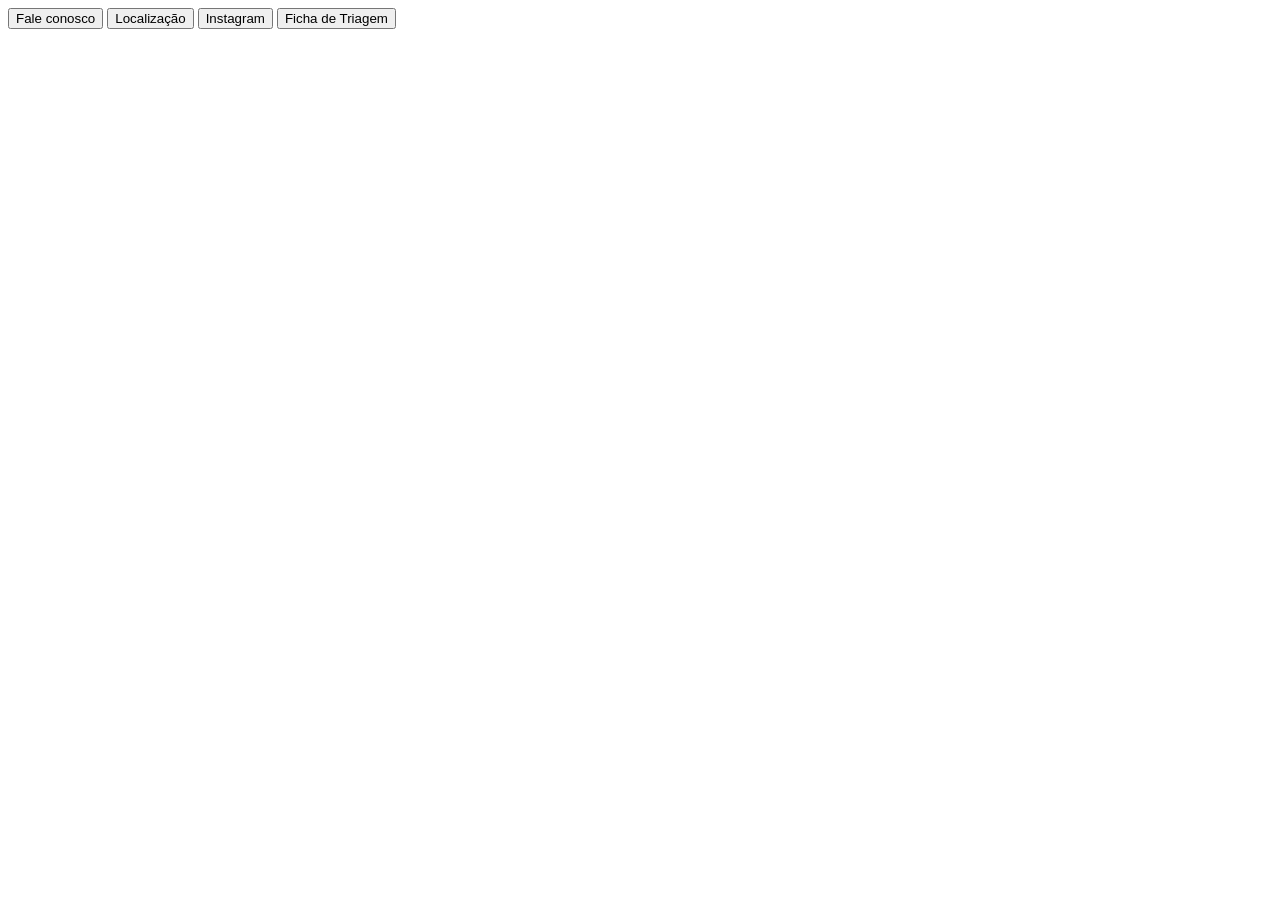
==== index.html @ 8d655920 "Update index.html" ====
<!DOCTYPE html>
<html lang="en">
<head>
    <meta charset="UTF-8">
    <meta name="viewport" content="width=device-width, initial-scale=1.0">
    <title>Humanizar-te</title>
    <link rel="stylesheet" href="src/css/site.css">
</head>
<body>
    <div id="t-info">
        <div id="t-logo"></div>
        <div id="t-dados">
            <div id="t-btn-dados">
                <button onclick="window.location.href='https://wa.me/556235490741'">Fale conosco</button>
                <button onclick="window.location.href = 'https://maps.app.goo.gl/o8XJEjV6oaygkdhx8'">Localização</button>
                <button onclick="window.location.href='https://www.instagram.com/clinicahumanizarte'">Instagram</button>
                <button onclick="window.location.href = 'https://forms.gle/cNonLJ5gQ65coe2d7'">Ficha de Triagem</button>
            </div> 
        </div>
    </div>
</body>
</html>
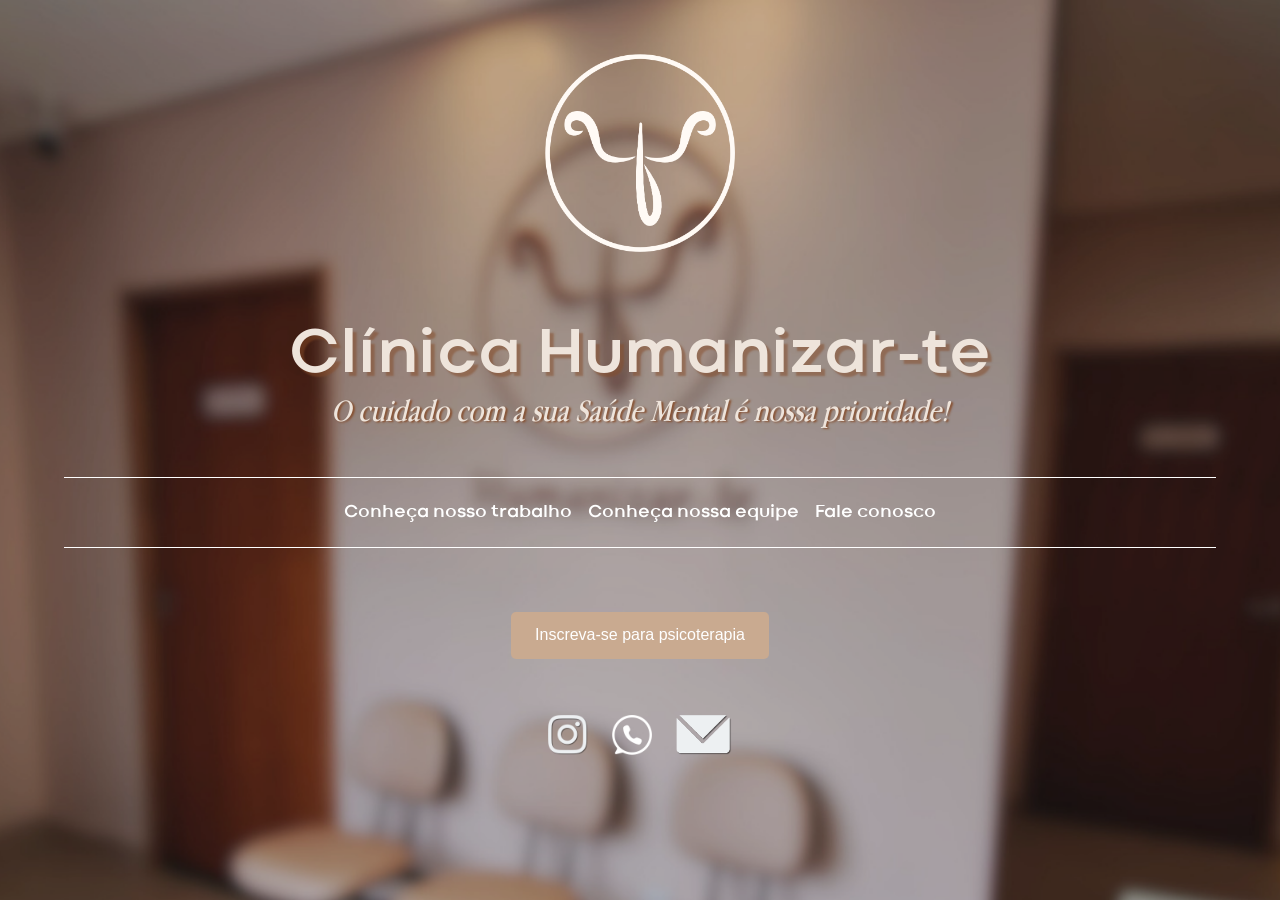
==== commit ed02513f: "new site humanizar te" ====
--- a/index.html
+++ b/index.html
@@ -1,22 +1,40 @@
-<!DOCTYPE html>
-<html lang="en">
-<head>
-    <meta charset="UTF-8">
-    <meta name="viewport" content="width=device-width, initial-scale=1.0">
-    <title>Humanizar-te</title>
-    <link rel="stylesheet" href="src/css/site.css">
-</head>
-<body>
-    <div id="t-info">
-        <div id="t-logo"></div>
-        <div id="t-dados">
-            <div id="t-btn-dados">
-                <button onclick="window.location.href='https://wa.me/556235490741'">Fale conosco</button>
-                <button onclick="window.location.href = 'https://maps.app.goo.gl/o8XJEjV6oaygkdhx8'">Localização</button>
-                <button onclick="window.location.href='https://www.instagram.com/clinicahumanizarte'">Instagram</button>
-                <button onclick="window.location.href = 'https://forms.gle/cNonLJ5gQ65coe2d7'">Ficha de Triagem</button>
-            </div> 
-        </div>
-    </div>
-</body>
-</html>
+<!DOCTYPE html>
+<html lang="en">
+
+<head>
+    <meta charset="UTF-8">
+    <meta name="viewport" content="width=device-width, initial-scale=1.0">
+    <title>Humanizar-te</title>
+    <link rel="stylesheet" href="src/css/site.css"> <!-- Importa o arquivo CSS --> 
+</head> 
+<body>
+    <div class="h-100vh" id="session-001">
+        <div id="logo">
+            <img src="src/img/002.webp">
+        </div>
+        <div id="nome-empresa">
+            <div class="OYPEnA">
+                Clínica Humanizar-te
+            </div>
+            <div class="OYPEnB">
+                O cuidado com a sua Saúde Mental é nossa prioridade!
+            </div>
+        </div>
+        <div id="menu">
+            <a href="#">Conheça nosso trabalho</a>
+            <a href="#">Conheça nossa equipe</a>
+            <a href="#">Fale conosco</a>
+        </div>
+        <div id="cadastro">
+            <button>Inscreva-se para psicoterapia</button>
+        </div>
+        <div id="contatos-menu">
+            <a href="#"><img src="src/img/icon/instagram.webp" alt=""></a>
+            <a href="#"><img src="src/img/icon/whatsapp.webp"> </a>
+            <a href="#"><img src="src/img/icon/email.webp" alt=""></a> 
+        </div>
+    </div>
+
+    </div>
+</body> 
+</html>
--- a/src/css/site.css
+++ b/src/css/site.css
@@ -0,0 +1,210 @@
+/* Reset básico */
+* {
+    margin: 0;
+    padding: 0;
+    box-sizing: border-box;
+  }
+  
+  /* Fontes personalizadas */
+  @font-face {
+    font-family: 'Codec';
+    src: url('../fonts/Codec/Codec-Cold-Bold-trial.ttf') format('truetype'),
+         url('../fonts/Codec/Codec-Cold-Heavy-trial.ttf') format('truetype');
+    font-weight: normal;
+    font-style: normal;
+  }
+  
+  @font-face {
+    font-family: 'Garamond';
+    src: url('../fonts/Garamond/AppleGaramond.ttf') format('truetype');
+    font-weight: normal;
+    font-style: normal;
+  }
+  
+  body {
+    font-family: 'Codec', sans-serif;
+    width: 100%;
+    overflow-x: hidden;
+  }
+  
+  /* Altura total da viewport */
+  .h-100vh {
+    height: 100vh;
+    width: 100vw;
+    background-color: red;
+  }
+  
+  /* Seção com imagem de fundo */
+  #session-001 {
+    background-image: url('../img/001.webp');
+    background-size: cover;
+    background-position: center;
+    background-repeat: no-repeat;
+  }
+  
+  /* Logo centralizado */
+  #logo {
+    height: 15vh;
+    display: flex;
+    justify-content: center;
+    align-items: center;
+    padding-top: 5%;
+  }
+  
+  #logo img {
+    max-height: 100%;
+    max-width: 90%;
+    height: auto;
+  }
+  
+  /* Nome da empresa */
+  #nome-empresa {
+    display: flex;
+    flex-direction: column;
+    align-items: center;
+    color: rgb(238, 228, 219);
+    text-align: center;
+    padding: 1em;
+  }
+  
+  .OYPEnA {
+    font-size: clamp(24px, 6vw, 64px);
+    font-weight: 700;
+    text-shadow: 4px 4px 2px rgba(133, 73, 38, 0.5);
+  }
+  
+  .OYPEnB {
+    font-size: clamp(16px, 2.5vw, 32px);
+    font-weight: 400;
+    font-style: italic;
+    font-family: 'Garamond', sans-serif;
+    text-shadow: 2px 1px 2px rgba(133, 73, 38, 0.9);
+  }
+  
+  /* Menu de navegação */
+  #menu {
+    border-top: 1px solid white;
+    border-bottom: 1px solid white;
+    padding: 1.5em 1em;
+    margin: 2em auto;
+    display: flex;
+    flex-wrap: wrap;
+    justify-content: center;
+    gap: 1em;
+    text-align: center;
+    max-width: 90%;
+  }
+  
+  #menu a {
+    color: white;
+    text-decoration: none;
+    font-size: 1.1em;
+  }
+  
+  /* Seção de cadastro/botão */
+  #cadastro {
+    display: flex;
+    justify-content: center;
+    padding: 2em 1em;
+  }
+  
+  button {
+    padding: 0.9em 1.5em;
+    color: white;
+    border: none;
+    border-radius: 5px;
+    background: #c9aa90;
+    font-size: 1em;
+  }
+  
+  button:hover {
+    cursor: pointer;
+    background: #b59d8a;
+  }
+  
+  /* Rodapé / Contatos */
+  #contatos-menu {
+    display: flex;
+    justify-content: center;
+    align-items: center;
+    gap: 1.5em;
+    padding: 1.5em;
+    flex-wrap: wrap;
+    min-height: 8vh;
+  }
+  
+  #contatos-menu a {
+    text-align: center;
+  }
+  
+  #contatos-menu img {
+    height: 40px;
+    width: auto;
+  }
+  
+  /* Responsividade extra para telas muito pequenas */
+  @media (max-width: 576px) {
+    #logo {
+      height: 12vh;
+      padding-top: 3%;
+    }
+  
+    #menu {
+      flex-direction: column;
+      margin: 1em;
+      gap: 0.8em;
+    }
+  
+    .OYPEnA {
+      font-size: clamp(20px, 8vw, 48px);
+    }
+  
+    .OYPEnB {
+      font-size: clamp(14px, 4vw, 24px);
+    }
+  
+    button {
+      width: 100%;
+      max-width: 300px;
+    }
+  }
+
+
+  /* Telas Menor que*/
+  @media (max-width: 600px) {
+    #logo {
+       height: 30vh;
+       padding: 8vh;
+    }
+  }
+
+
+  /* Telas Maior que*/
+@media (min-width: 600px) {
+    #logo {
+        height: 34vh; 
+        padding: 10vh;
+    }
+  }
+
+ 
+@media (min-width: 800px) {
+    #logo {
+        height: 34vh; 
+        padding: 8vh;
+    }
+  }
+
+  @media (min-width: 1200px) {
+    #logo {
+        height: 34vh; 
+        padding: 6vh;
+    }
+  }
+
+  @media (min-width: 1500px) {
+    #logo {
+        height: 34vh; 
+        padding: 2vh;
+    }
+  }
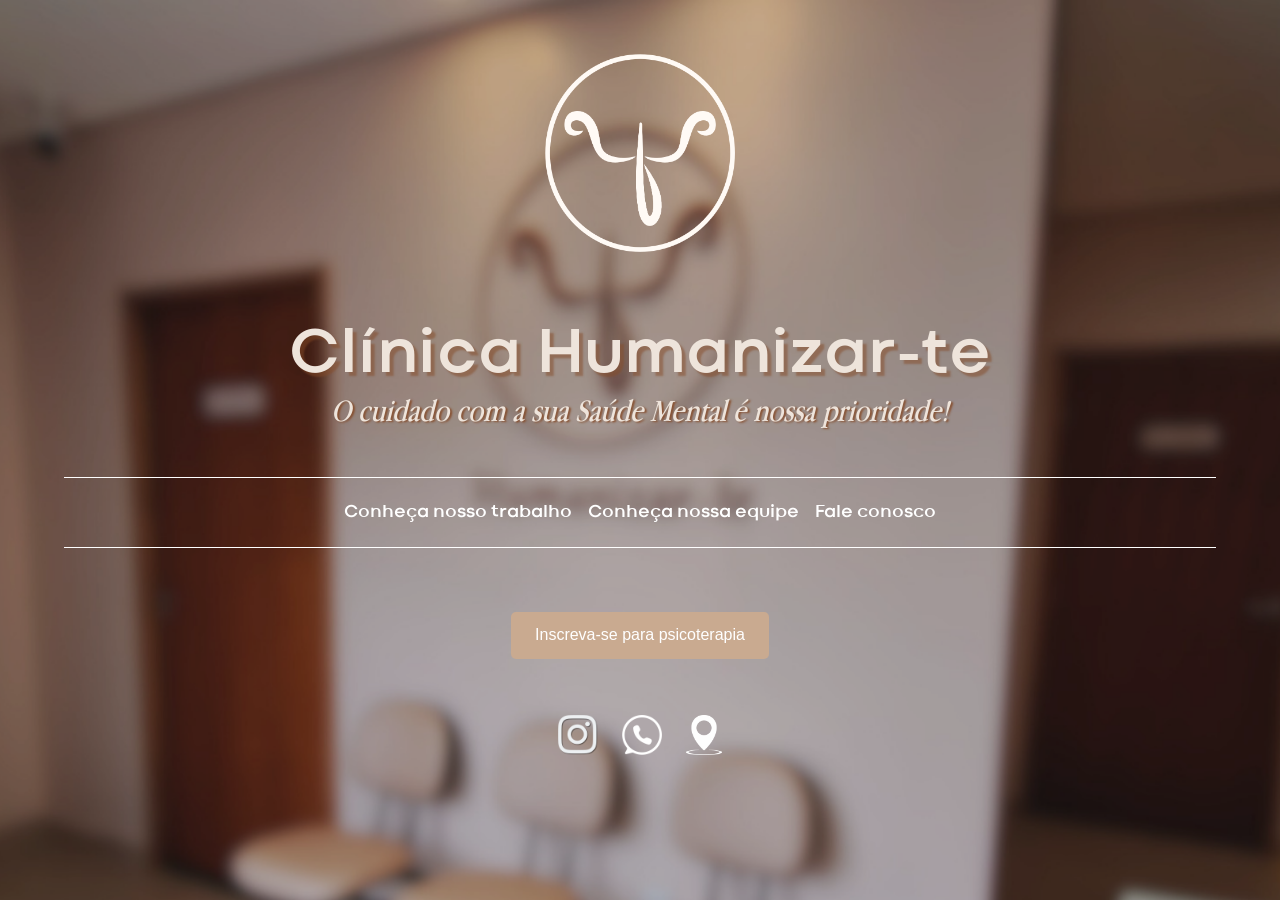
==== commit 919d6340: "add links e logos" ====
--- a/index.html
+++ b/index.html
@@ -6,6 +6,8 @@
     <meta name="viewport" content="width=device-width, initial-scale=1.0">
     <title>Humanizar-te</title>
     <link rel="stylesheet" href="src/css/site.css"> <!-- Importa o arquivo CSS --> 
+    <link rel="icon" type="image/png" href="src/img/icon/icon-logo-002.png">
+
 </head> 
 <body>
     <div class="h-100vh" id="session-001">
@@ -21,20 +23,20 @@
             </div>
         </div>
         <div id="menu">
-            <a href="#">Conheça nosso trabalho</a>
-            <a href="#">Conheça nossa equipe</a>
-            <a href="#">Fale conosco</a>
+            <a href="#" onclick="window.open('https://www.instagram.com/clinicahumanizarte', '_blank')">Conheça nosso trabalho</a>
+            <a href="#" onclick="window.open('https://www.instagram.com/clinicahumanizarte', '_blank')">Conheça nossa equipe</a>
+            <a href="#" onclick="window.open('https://wa.me/556235490741', '_blank')">Fale conosco</a>
         </div>
         <div id="cadastro">
-            <button>Inscreva-se para psicoterapia</button>
+            <button onclick="window.open('https://forms.gle/cNonLJ5gQ65coe2d7', '_blank')">Inscreva-se para psicoterapia</button>
         </div>
         <div id="contatos-menu">
-            <a href="#"><img src="src/img/icon/instagram.webp" alt=""></a>
-            <a href="#"><img src="src/img/icon/whatsapp.webp"> </a>
-            <a href="#"><img src="src/img/icon/email.webp" alt=""></a> 
+            <a href="#" onclick="window.open('https://www.instagram.com/clinicahumanizarte', '_blank')"><img src="src/img/icon/instagram.webp" alt=""></a>
+            <a href="#" onclick="window.open('https://wa.me/556235490741', '_blank')"><img src="src/img/icon/whatsapp.webp"> </a>
+            <a href="#" onclick="window.open('https://maps.app.goo.gl/o8XJEjV6oaygkdhx8', '_blank')"><img src="src/img/icon/icon-localization.png" alt=""></a> 
         </div>
     </div>
 
     </div>
 </body> 
-</html>+</html> 
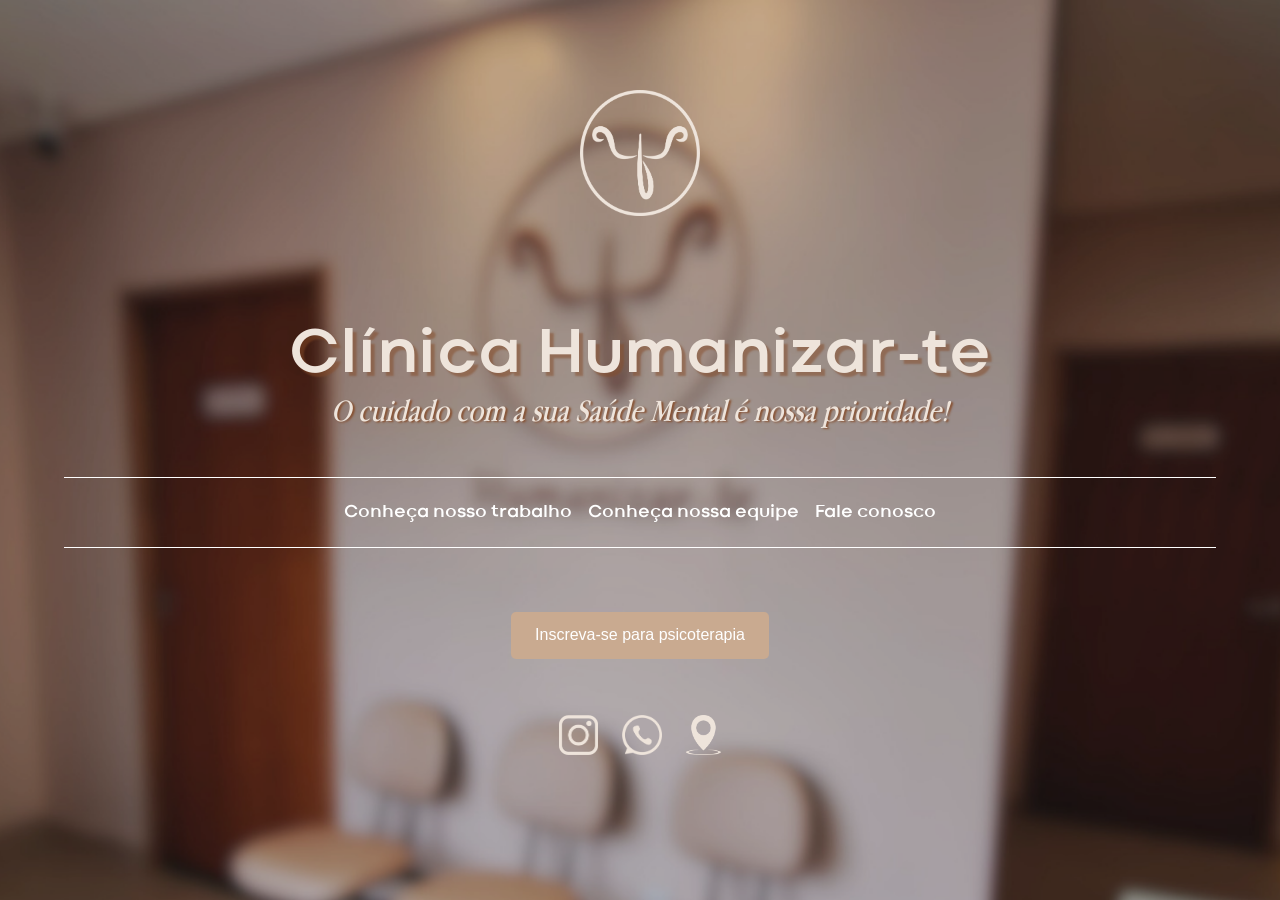
==== commit 1f06c934: "color logo humanizarte" ====
--- a/index.html
+++ b/index.html
@@ -6,13 +6,13 @@
     <meta name="viewport" content="width=device-width, initial-scale=1.0">
     <title>Humanizar-te</title>
     <link rel="stylesheet" href="src/css/site.css"> <!-- Importa o arquivo CSS --> 
-    <link rel="icon" type="image/png" href="src/img/icon/icon-logo-002.png">
+    <link rel="icon" type="image/png" href="src/img/icon/icon-logo-oficial.png">
 
 </head> 
 <body>
     <div class="h-100vh" id="session-001">
         <div id="logo">
-            <img src="src/img/002.webp">
+            <img src="src/img/logo/logo-clinica-humanizarte.png">
         </div>
         <div id="nome-empresa">
             <div class="OYPEnA">
@@ -23,17 +23,17 @@
             </div>
         </div>
         <div id="menu">
-            <a href="#" onclick="window.open('https://www.instagram.com/clinicahumanizarte', '_blank')">Conheça nosso trabalho</a>
-            <a href="#" onclick="window.open('https://www.instagram.com/clinicahumanizarte', '_blank')">Conheça nossa equipe</a>
-            <a href="#" onclick="window.open('https://wa.me/556235490741', '_blank')">Fale conosco</a>
+            <a href="" onclick="window.open('https://www.instagram.com/clinicahumanizarte', '_blank')">Conheça nosso trabalho</a>
+            <a href="" onclick="window.open('https://www.instagram.com/clinicahumanizarte', '_blank')">Conheça nossa equipe</a>
+            <a href="" onclick="window.open('https://wa.me/556235490741', '_blank')">Fale conosco</a>
         </div>
         <div id="cadastro">
             <button onclick="window.open('https://forms.gle/cNonLJ5gQ65coe2d7', '_blank')">Inscreva-se para psicoterapia</button>
         </div>
         <div id="contatos-menu">
-            <a href="#" onclick="window.open('https://www.instagram.com/clinicahumanizarte', '_blank')"><img src="src/img/icon/instagram.webp" alt=""></a>
-            <a href="#" onclick="window.open('https://wa.me/556235490741', '_blank')"><img src="src/img/icon/whatsapp.webp"> </a>
-            <a href="#" onclick="window.open('https://maps.app.goo.gl/o8XJEjV6oaygkdhx8', '_blank')"><img src="src/img/icon/icon-localization.png" alt=""></a> 
+            <a href="" onclick="window.open('https://www.instagram.com/clinicahumanizarte', '_blank')"><img src="src/img/icon/icon-instagram.png" alt=""></a>
+            <a href="" onclick="window.open('https://wa.me/556235490741', '_blank')"><img src="src/img/icon/icon-whatsapp.png"> </a>
+            <a href="" onclick="window.open('https://maps.app.goo.gl/pDvHrQtKC1xof7ae6', '_blank')"><img src="src/img/icon/icon-localization.png" alt=""></a> 
         </div>
     </div>
 
--- a/src/css/site.css
+++ b/src/css/site.css
@@ -31,12 +31,12 @@
   .h-100vh {
     height: 100vh;
     width: 100vw;
-    background-color: red;
+    background-color: rgba(110, 69, 69, 0.644);
   }
   
   /* Seção com imagem de fundo */
   #session-001 {
-    background-image: url('../img/001.webp');
+    background-image: url('../img/background/home.webp');
     background-size: cover;
     background-position: center;
     background-repeat: no-repeat;
@@ -191,20 +191,28 @@
 @media (min-width: 800px) {
     #logo {
         height: 34vh; 
-        padding: 8vh;
+        padding: 10vh;
     }
   }
 
   @media (min-width: 1200px) {
     #logo {
         height: 34vh; 
-        padding: 6vh;
+        padding: 10vh;
     }
   }
 
   @media (min-width: 1500px) {
     #logo {
         height: 34vh; 
-        padding: 2vh;
-    }
-  }+        padding: 10vh;
+    }
+  }
+
+/* Aplica scroll SOMENTE quando o celular estiver na horizontal (paisagem) */
+@media screen and (orientation: landscape) {
+  #session-001 {
+    max-height: 100vh;
+    overflow-y: auto; /* Scroll vertical */
+  }
+}
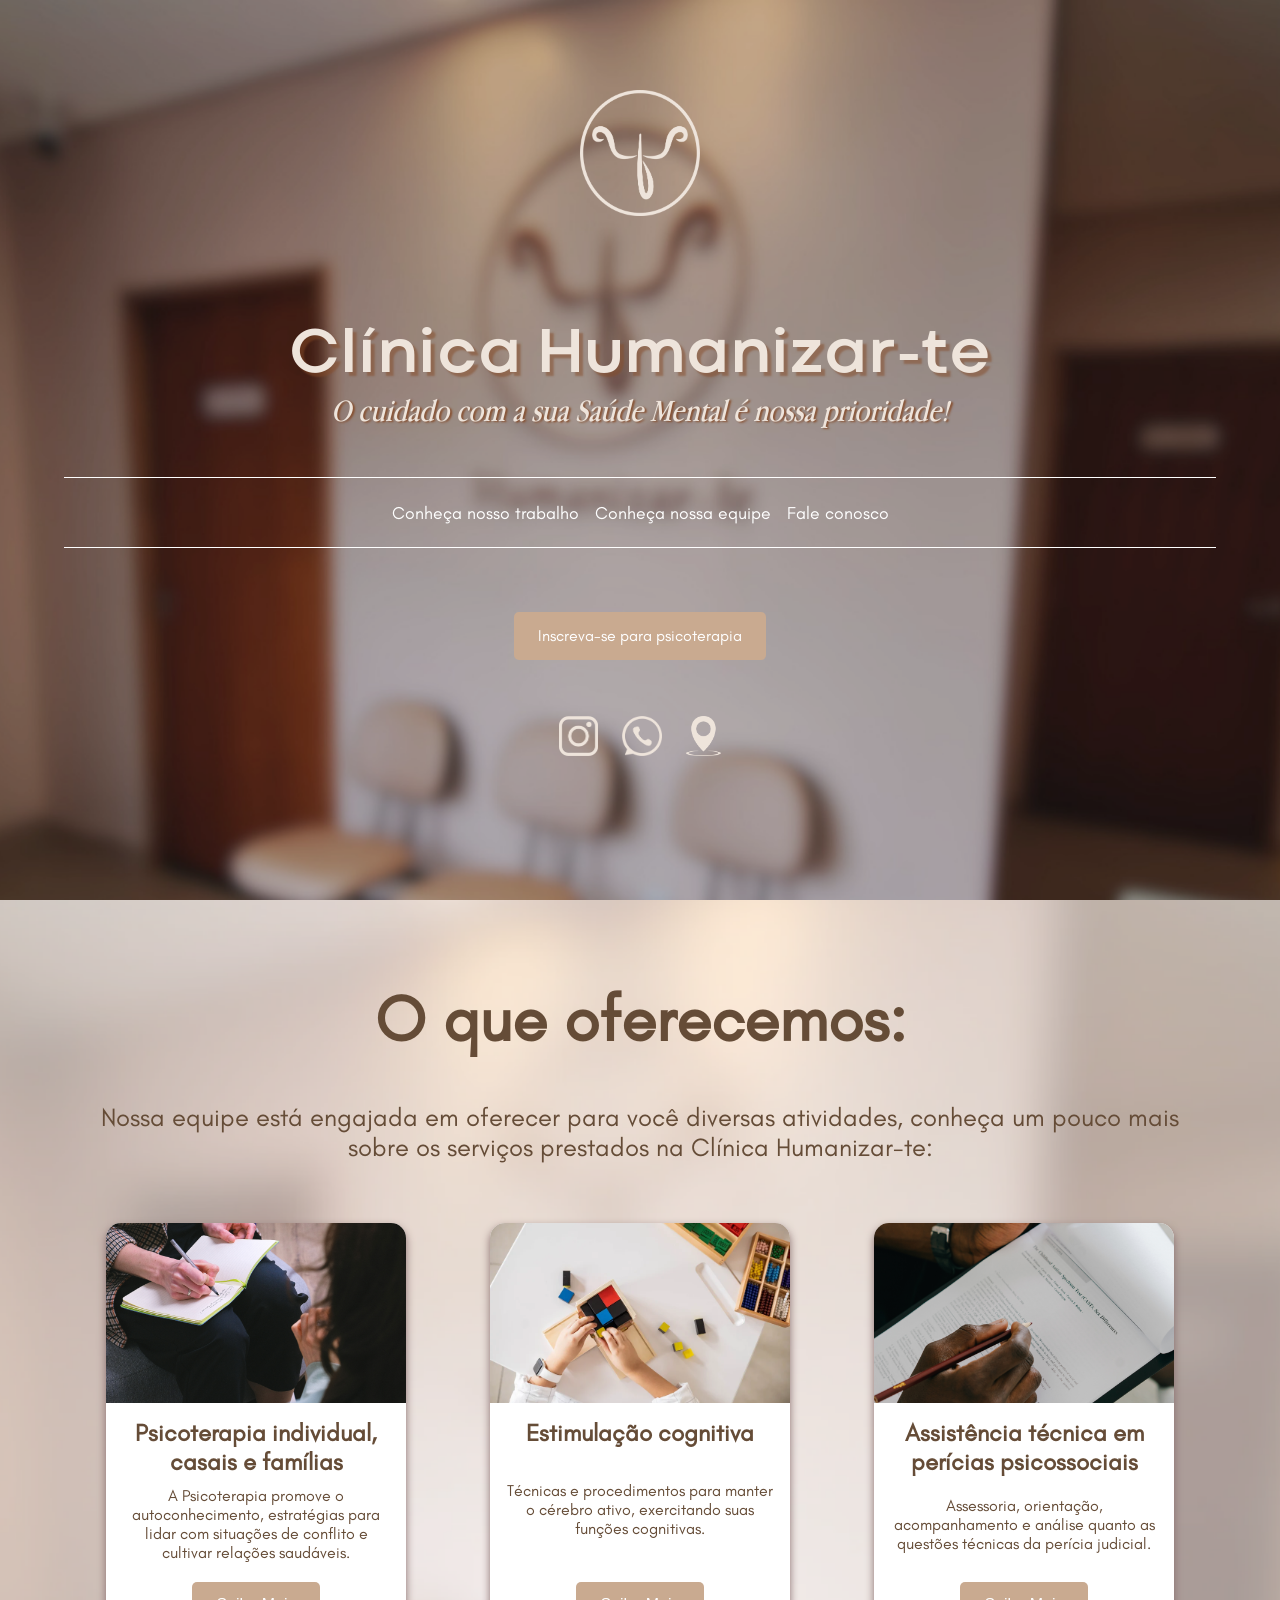
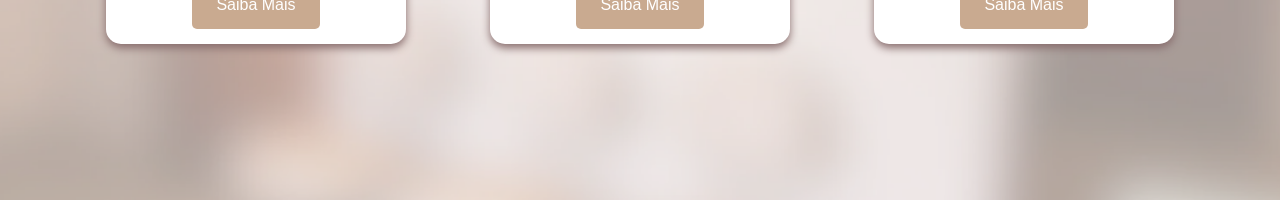
==== commit 7714af10: "O que oferecemos" ====
--- a/index.html
+++ b/index.html
@@ -5,12 +5,14 @@
     <meta charset="UTF-8">
     <meta name="viewport" content="width=device-width, initial-scale=1.0">
     <title>Humanizar-te</title>
-    <link rel="stylesheet" href="src/css/site.css"> <!-- Importa o arquivo CSS --> 
+    <link rel="stylesheet" href="src/css/site.css"> <!-- Importa o arquivo CSS -->
+    <link rel="stylesheet" href="src/css/cards.css"> <!-- Importa o arquivo CSS -->
     <link rel="icon" type="image/png" href="src/img/icon/icon-logo-oficial.png">
 
-</head> 
+</head>
+
 <body>
-    <div class="h-100vh" id="session-001">
+    <div class="h-100vh session-landscape" id="session-001">
         <div id="logo">
             <img src="src/img/logo/logo-clinica-humanizarte.png">
         </div>
@@ -23,20 +25,84 @@
             </div>
         </div>
         <div id="menu">
-            <a href="" onclick="window.open('https://www.instagram.com/clinicahumanizarte', '_blank')">Conheça nosso trabalho</a>
-            <a href="" onclick="window.open('https://www.instagram.com/clinicahumanizarte', '_blank')">Conheça nossa equipe</a>
-            <a href="" onclick="window.open('https://wa.me/556235490741', '_blank')">Fale conosco</a>
+            <!-- onclick="window.open('https://www.instagram.com/clinicahumanizarte', '_blank')" -->
+            <a class="glacial-text" href="#session-002">Conheça nosso trabalho</a>
+            <a class="glacial-text" href=""
+                onclick="window.open('https://wa.me/p/8929919140423241/556235490741', '_blank')">Conheça nossa
+                equipe</a>
+            <a class="glacial-text" href="" onclick="window.open('https://wa.me/556235490741', '_blank')">Fale
+                conosco</a>
         </div>
         <div id="cadastro">
-            <button onclick="window.open('https://forms.gle/cNonLJ5gQ65coe2d7', '_blank')">Inscreva-se para psicoterapia</button>
+            <button class="glacial-text"
+                onclick="window.open('https://forms.gle/cNonLJ5gQ65coe2d7', '_blank')">Inscreva-se para
+                psicoterapia</button>
         </div>
         <div id="contatos-menu">
-            <a href="" onclick="window.open('https://www.instagram.com/clinicahumanizarte', '_blank')"><img src="src/img/icon/icon-instagram.png" alt=""></a>
-            <a href="" onclick="window.open('https://wa.me/556235490741', '_blank')"><img src="src/img/icon/icon-whatsapp.png"> </a>
-            <a href="" onclick="window.open('https://maps.app.goo.gl/pDvHrQtKC1xof7ae6', '_blank')"><img src="src/img/icon/icon-localization.png" alt=""></a> 
+            <a href="" onclick="window.open('https://www.instagram.com/clinicahumanizarte', '_blank')"><img
+                    src="src/img/icon/icon-instagram.png" alt=""></a>
+            <a href="" onclick="window.open('https://wa.me/556235490741', '_blank')"><img
+                    src="src/img/icon/icon-whatsapp.png"> </a>
+            <a href="" onclick="window.open('https://maps.app.goo.gl/pDvHrQtKC1xof7ae6', '_blank')"><img
+                    src="src/img/icon/icon-localization.png" alt=""></a>
         </div>
     </div>
 
+    <!--Nova Session 001-->
+    <div class="h-100vh session-landscape" id="session-002">
+        <div id="nome-empresa">
+            <div class="glacial-text OYPEnA-002">
+                O que oferecemos:
+            </div>
+            <div class="OYPEnB-002">
+                Nossa equipe está engajada em oferecer para você diversas atividades, conheça um pouco mais sobre os
+                serviços prestados na Clínica Humanizar-te: </div>
+        </div>
+
+        <div class="cards">
+            <div class="card">
+                <img src="src/img/cards/ss-002-pt-001.png" alt="Imagem 1" />
+                <div class="card-content">
+                    <h2>Psicoterapia individual, casais e famílias</h2>
+                    <p>A Psicoterapia promove o autoconhecimento, estratégias para lidar com situações de conflito e
+                        cultivar relações saudáveis.</p>
+                    <button onclick="window.open('https://wa.me/p/9907706479275613/556235490741', '_blank')">Saiba
+                        Mais</button>
+                </div>
+            </div>
+
+            <div class="card">
+                <img src="src/img/cards/ss-002-pt-002.webp" alt="Imagem 2" />
+                <div class="card-content">
+                    <h2>Estimulação cognitiva</h2>
+                    <p>Técnicas e procedimentos para manter o cérebro ativo, exercitando suas funções cognitivas.</p>
+                    <button onclick="window.open('https://wa.me/p/8837145013042238/556235490741', '_blank')">Saiba
+                        Mais</button>
+                </div>
+            </div>
+
+            <div class="card">
+                <img src="src/img/cards/ss-002-pt-003.webp" alt="Imagem 3" />
+                <div class="card-content">
+                    <h2>Assistência técnica em perícias psicossociais</h2>
+                    <p>Assessoria, orientação, acompanhamento e análise quanto as questões técnicas da perícia judicial.
+                    </p>
+                    <button onclick="window.open('https://wa.me/p/8837145013042238/556235490741', '_blank')">Saiba
+                        Mais</button>
+                </div>
+            </div>
+        </div>
+
     </div>
-</body> 
-</html> +
+    <script>
+        function scrollToSection(e) {
+            e.preventDefault(); // impede o comportamento padrão
+            const target = document.querySelector(e.target.getAttribute('href'));
+            target.scrollIntoView({ behavior: 'smooth' });
+        }
+    </script>
+
+</body>
+
+</html>
--- a/src/css/site.css
+++ b/src/css/site.css
@@ -1,10 +1,17 @@
+:root{
+  --color-text : #654c37;
+}
+
+html {
+  scroll-behavior: smooth;
+}
+
 /* Reset básico */
 * {
     margin: 0;
     padding: 0;
     box-sizing: border-box;
   }
-  
   /* Fontes personalizadas */
   @font-face {
     font-family: 'Codec';
@@ -13,6 +20,13 @@
     font-weight: normal;
     font-style: normal;
   }
+
+  @font-face {
+    font-family: 'Poppins';
+    src: url('../fonts/Poppins/Poppins-Regular.ttf') format('truetype');
+    font-weight: normal;
+    font-style: normal;
+  }  
   
   @font-face {
     font-family: 'Garamond';
@@ -21,6 +35,13 @@
     font-style: normal;
   }
   
+  @font-face {
+    font-family: 'Glacial';
+    src:  url('../fonts/Glacial-Indifference/GlacialIndifference-Regular.otf') format('truetype') ;
+    font-weight: normal;
+    font-style: normal;
+  }  
+
   body {
     font-family: 'Codec', sans-serif;
     width: 100%;
@@ -142,6 +163,40 @@
     width: auto;
   }
   
+
+
+/* Seção com imagem de fundo */
+#session-002 {
+  background-image: url('../img/background/session-002.png');
+  background-size: cover;
+  background-position: center;
+  background-repeat: no-repeat;
+  padding: 5vw;
+}
+
+.OYPEnA-002 {
+  font-size: clamp(24px, 6vw, 64px);
+  font-weight: 700;
+  font-family: 'Glacial', sans-serif;
+  /* text-shadow: 4px 4px 2px rgba(133, 73, 38, 0.5); */
+  color: var(--color-text);
+}
+
+.OYPEnB-002 {
+  margin-top: 5vh;
+  font-size: clamp(16px, 2vw, 30px);
+  font-weight: 100;
+  /* font-style: italic; */
+  /* font-family: 'Garamond', sans-serif; */
+  /* font-family: 'Codec', sans-serif; */
+  font-family: 'Glacial', sans-serif;
+  /* text-shadow: 2px 1px 2px rgba(133, 73, 38, 0.9); */ 
+  color: var(--color-text);
+} 
+.glacial-text{
+  font-family: 'Glacial', sans-serif;
+}
+
   /* Responsividade extra para telas muito pequenas */
   @media (max-width: 576px) {
     #logo {
@@ -211,8 +266,8 @@
 
 /* Aplica scroll SOMENTE quando o celular estiver na horizontal (paisagem) */
 @media screen and (orientation: landscape) {
-  #session-001 {
+  .session-landscape {
     max-height: 100vh;
     overflow-y: auto; /* Scroll vertical */
-  }
+  } 
 }
--- a/src/css/cards.css
+++ b/src/css/cards.css
@@ -0,0 +1,79 @@
+  @font-face {
+      font-family: 'Glacial';
+      src: url('../fonts/Glacial-Indifference/GlacialIndifference-Regular.otf') format('truetype');
+      font-weight: normal;
+      font-style: normal;
+  }
+
+  .card {
+      background: white;
+      border-radius: 15px;
+      box-shadow: 0 4px 8px rgb(136, 109, 109);
+      width: 300px;
+      overflow: hidden;
+      display: flex;
+      flex-direction: column;
+      font-family: 'Glacial', sans-serif;
+      color: var(--color-text);
+  }
+
+  .card img {
+      width: 100%;
+      height: 180px;
+      object-fit: cover;
+  }
+
+  .card-content {
+      padding: 15px;
+      flex-grow: 1;
+  }
+
+  .card-content h2 {
+      margin: 0 0 10px;
+      font-size: 1.5rem;
+  }
+
+  .card-content p {
+      font-size: 1rem;
+      margin-bottom: 20px;
+  }
+
+  .card-content {
+      display: flex;
+      flex-direction: column;
+      justify-content: space-between;
+      align-items: center;
+  }
+
+  .cards {
+      display: flex;
+      justify-content: space-around;
+      text-align: center;
+      margin-top: 5vh;
+  }
+
+  /* RESPONSIVO PARA TELAS PEQUENAS */
+@media screen and (max-width: 768px) {
+    .cards {
+      flex-direction: column;
+      align-items: center;  
+    }
+  
+    .card { 
+      margin: 2vh;
+    }
+   
+  
+    .card-content h2 {
+      font-size: 1.2rem;
+    }
+  
+    .card-content p {
+      font-size: 0.95rem;
+    }
+
+    #session-002{
+        max-height: 100vh;  /* 50% da altura da tela */
+        overflow-y: auto;
+    }
+  }
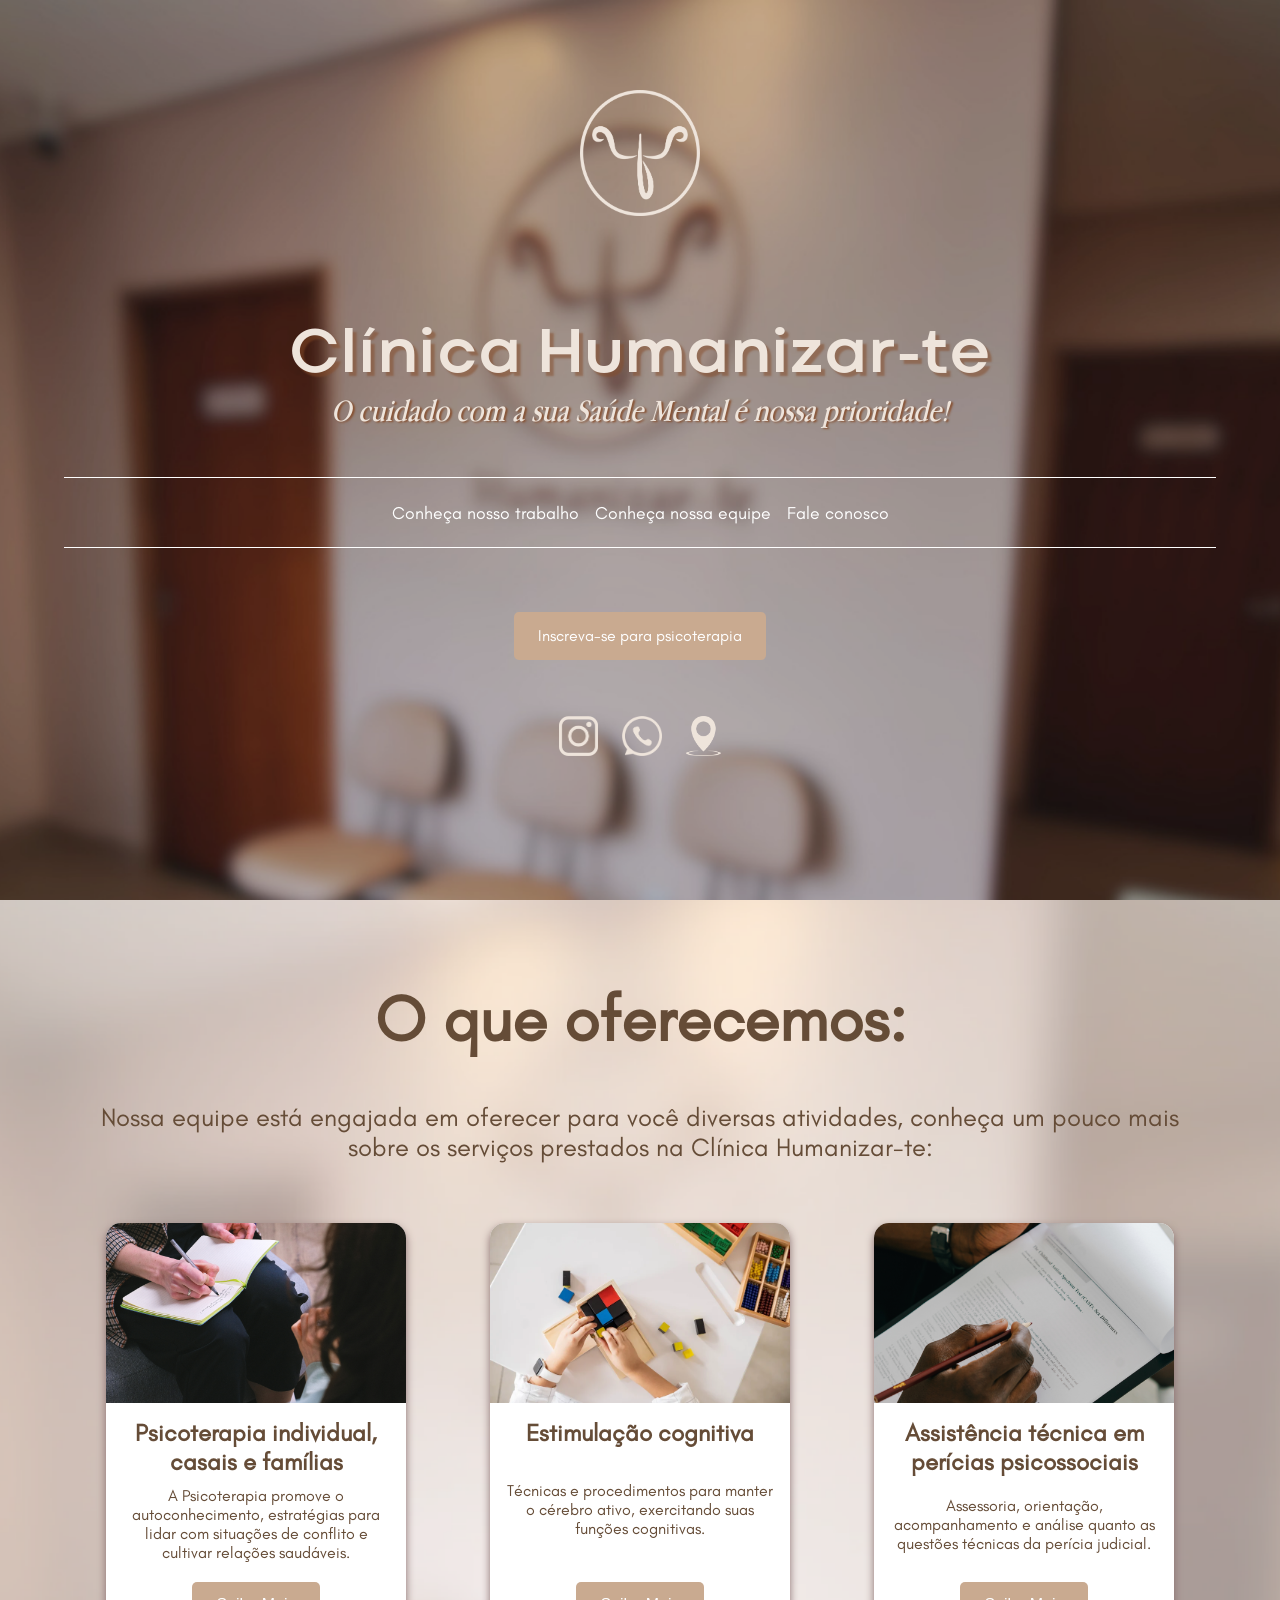
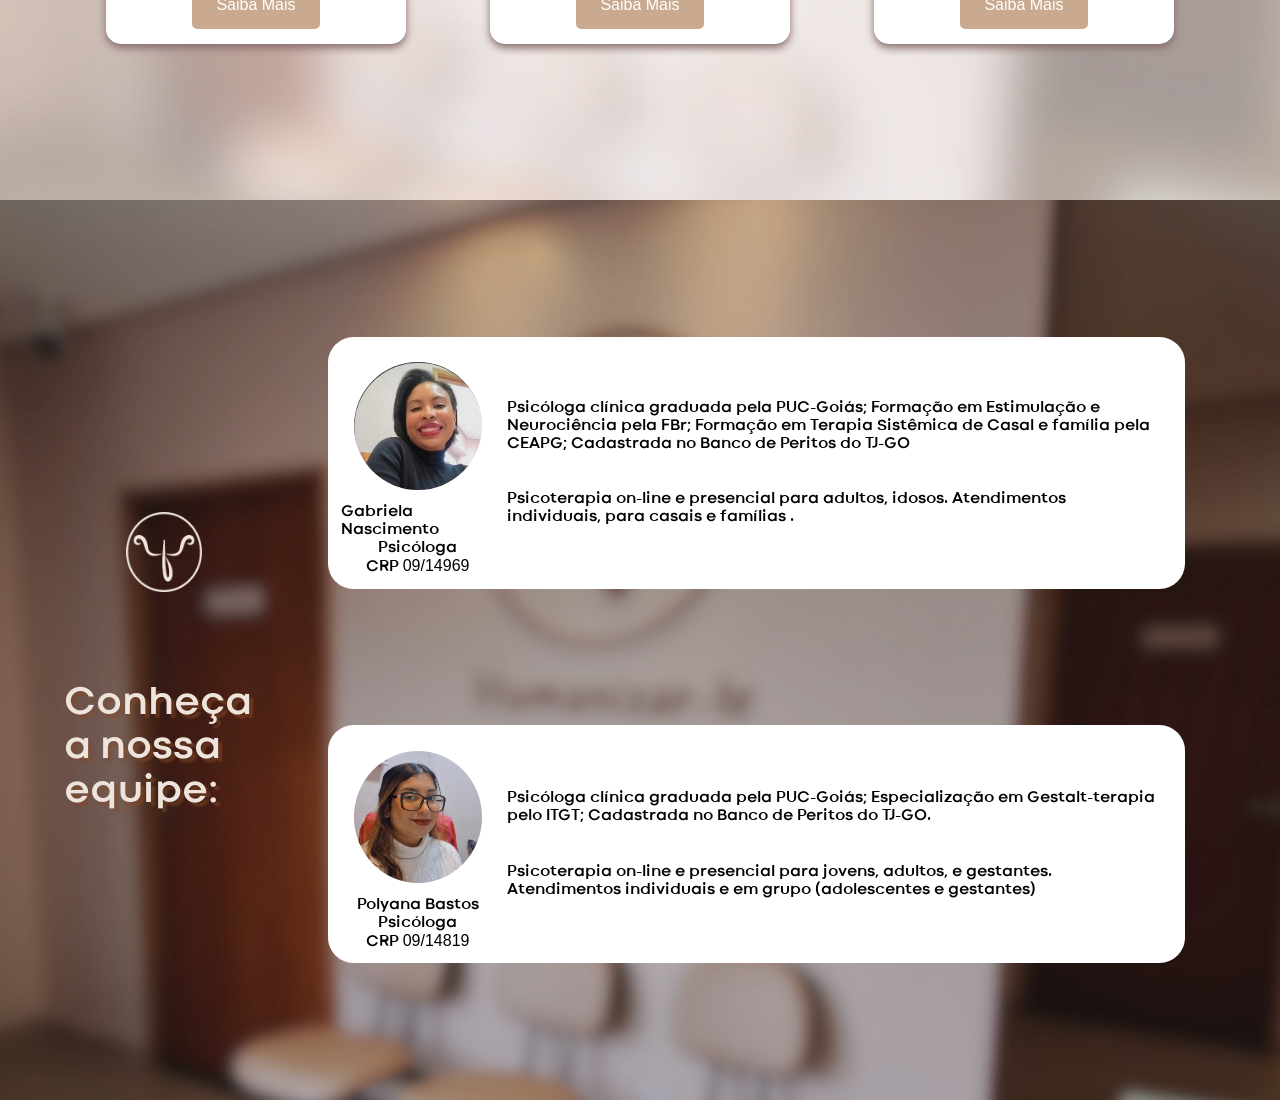
==== commit 3f8a83ab: "pc equipe" ====
--- a/index.html
+++ b/index.html
@@ -1,9 +1,9 @@
 <!DOCTYPE html>
-<html lang="en">
+<html lang="pt-BR">
 
 <head>
     <meta charset="UTF-8">
-    <meta name="viewport" content="width=device-width, initial-scale=1.0">
+
     <title>Humanizar-te</title>
     <link rel="stylesheet" href="src/css/site.css"> <!-- Importa o arquivo CSS -->
     <link rel="stylesheet" href="src/css/cards.css"> <!-- Importa o arquivo CSS -->
@@ -27,9 +27,7 @@
         <div id="menu">
             <!-- onclick="window.open('https://www.instagram.com/clinicahumanizarte', '_blank')" -->
             <a class="glacial-text" href="#session-002">Conheça nosso trabalho</a>
-            <a class="glacial-text" href=""
-                onclick="window.open('https://wa.me/p/8929919140423241/556235490741', '_blank')">Conheça nossa
-                equipe</a>
+            <a class="glacial-text" href="#session-003">Conheça nossa equipe</a>
             <a class="glacial-text" href="" onclick="window.open('https://wa.me/556235490741', '_blank')">Fale
                 conosco</a>
         </div>
@@ -48,7 +46,7 @@
         </div>
     </div>
 
-    <!--Nova Session 001-->
+    <!--Nova Session 002-->
     <div class="h-100vh session-landscape" id="session-002">
         <div id="nome-empresa">
             <div class="glacial-text OYPEnA-002">
@@ -95,6 +93,62 @@
 
     </div>
 
+
+    <div class="h-100vh session-landscape back-default" id="session-003">
+        <div id="s3-fx-1">
+            <img src="src/img/logo/logo-clinica-humanizarte.png">
+            <div class="s3-h1">
+                Conheça a nossa equipe:
+            </div>
+        </div>
+        <div id="s3-fx-2">
+            <div class="s3-card">
+                <div class="s3-card-head">
+                    <img src="src/img/equipe/gabi.jpg">
+                    <div class="s3-nome">
+                        Gabriela Nascimento
+                    </div>
+                    <div class="s3-prof">
+                        Psicóloga
+                    </div>
+                    <div class="s3-crp-num">
+                        CRP <span style="font-family: Arial, sans-serif;">09/14969</span>
+                    </div>
+                </div>
+                <div class="s3-body">
+                    <p>Psicóloga clínica graduada pela PUC-Goiás;
+                        Formação em Estimulação e Neurociência pela FBr;
+                        Formação em Terapia Sistêmica de Casal e família pela CEAPG;
+                        Cadastrada no Banco de Peritos do TJ-GO</p>
+                    <p>Psicoterapia on-line e presencial para adultos, idosos. Atendimentos individuais, para casais e
+                        famílias . </p>
+                </div>
+            </div>
+
+            <div class="s3-card">
+                <div class="s3-card-head">
+                    <img src="src/img/equipe/poly.jpg">
+                    <div class="s3-nome">
+                        Polyana Bastos
+                    </div>
+                    <div class="s3-prof">
+                        Psicóloga
+                    </div>
+                    <div class="s3-crp-num">
+                        CRP <span style="font-family: Arial, sans-serif;">09/14819</span>
+                    </div>
+                </div>
+                <div class="s3-body">
+                    <p>Psicóloga clínica graduada pela PUC-Goiás;
+                        Especialização em Gestalt-terapia pelo ITGT;
+                        Cadastrada no Banco de Peritos do TJ-GO.</p>
+                    <p>Psicoterapia on-line e presencial para jovens, adultos, e gestantes.
+                        Atendimentos individuais e em grupo (adolescentes e gestantes) </p>
+                </div>
+            </div>
+        </div>
+    </div>
+
     <script>
         function scrollToSection(e) {
             e.preventDefault(); // impede o comportamento padrão
--- a/src/css/site.css
+++ b/src/css/site.css
@@ -1,5 +1,5 @@
-:root{
-  --color-text : #654c37;
+:root {
+  --color-text: #654c37;
 }
 
 html {
@@ -8,161 +8,169 @@
 
 /* Reset básico */
 * {
-    margin: 0;
-    padding: 0;
-    box-sizing: border-box;
-  }
-  /* Fontes personalizadas */
-  @font-face {
-    font-family: 'Codec';
-    src: url('../fonts/Codec/Codec-Cold-Bold-trial.ttf') format('truetype'),
-         url('../fonts/Codec/Codec-Cold-Heavy-trial.ttf') format('truetype');
-    font-weight: normal;
-    font-style: normal;
-  }
-
-  @font-face {
-    font-family: 'Poppins';
-    src: url('../fonts/Poppins/Poppins-Regular.ttf') format('truetype');
-    font-weight: normal;
-    font-style: normal;
-  }  
-  
-  @font-face {
-    font-family: 'Garamond';
-    src: url('../fonts/Garamond/AppleGaramond.ttf') format('truetype');
-    font-weight: normal;
-    font-style: normal;
-  }
-  
-  @font-face {
-    font-family: 'Glacial';
-    src:  url('../fonts/Glacial-Indifference/GlacialIndifference-Regular.otf') format('truetype') ;
-    font-weight: normal;
-    font-style: normal;
-  }  
-
-  body {
-    font-family: 'Codec', sans-serif;
-    width: 100%;
-    overflow-x: hidden;
-  }
-  
-  /* Altura total da viewport */
-  .h-100vh {
-    height: 100vh;
-    width: 100vw;
-    background-color: rgba(110, 69, 69, 0.644);
-  }
-  
-  /* Seção com imagem de fundo */
-  #session-001 {
-    background-image: url('../img/background/home.webp');
-    background-size: cover;
-    background-position: center;
-    background-repeat: no-repeat;
-  }
-  
-  /* Logo centralizado */
-  #logo {
-    height: 15vh;
-    display: flex;
-    justify-content: center;
-    align-items: center;
-    padding-top: 5%;
-  }
-  
-  #logo img {
-    max-height: 100%;
-    max-width: 90%;
-    height: auto;
-  }
-  
-  /* Nome da empresa */
-  #nome-empresa {
-    display: flex;
-    flex-direction: column;
-    align-items: center;
-    color: rgb(238, 228, 219);
-    text-align: center;
-    padding: 1em;
-  }
-  
-  .OYPEnA {
-    font-size: clamp(24px, 6vw, 64px);
-    font-weight: 700;
-    text-shadow: 4px 4px 2px rgba(133, 73, 38, 0.5);
-  }
-  
-  .OYPEnB {
-    font-size: clamp(16px, 2.5vw, 32px);
-    font-weight: 400;
-    font-style: italic;
-    font-family: 'Garamond', sans-serif;
-    text-shadow: 2px 1px 2px rgba(133, 73, 38, 0.9);
-  }
-  
-  /* Menu de navegação */
-  #menu {
-    border-top: 1px solid white;
-    border-bottom: 1px solid white;
-    padding: 1.5em 1em;
-    margin: 2em auto;
-    display: flex;
-    flex-wrap: wrap;
-    justify-content: center;
-    gap: 1em;
-    text-align: center;
-    max-width: 90%;
-  }
-  
-  #menu a {
-    color: white;
-    text-decoration: none;
-    font-size: 1.1em;
-  }
-  
-  /* Seção de cadastro/botão */
-  #cadastro {
-    display: flex;
-    justify-content: center;
-    padding: 2em 1em;
-  }
-  
-  button {
-    padding: 0.9em 1.5em;
-    color: white;
-    border: none;
-    border-radius: 5px;
-    background: #c9aa90;
-    font-size: 1em;
-  }
-  
-  button:hover {
-    cursor: pointer;
-    background: #b59d8a;
-  }
-  
-  /* Rodapé / Contatos */
-  #contatos-menu {
-    display: flex;
-    justify-content: center;
-    align-items: center;
-    gap: 1.5em;
-    padding: 1.5em;
-    flex-wrap: wrap;
-    min-height: 8vh;
-  }
-  
-  #contatos-menu a {
-    text-align: center;
-  }
-  
-  #contatos-menu img {
-    height: 40px;
-    width: auto;
-  }
-  
+  margin: 0;
+  padding: 0;
+  box-sizing: border-box;
+}
+
+/* Fontes personalizadas */
+@font-face {
+  font-family: 'Codec';
+  src: url('../fonts/Codec/Codec-Cold-Bold-trial.ttf') format('truetype'),
+    url('../fonts/Codec/Codec-Cold-Heavy-trial.ttf') format('truetype');
+  font-weight: normal;
+  font-style: normal;
+}
+
+@font-face {
+  font-family: 'Poppins';
+  src: url('../fonts/Poppins/Poppins-Regular.ttf') format('truetype');
+  font-weight: normal;
+  font-style: normal;
+}
+
+@font-face {
+  font-family: 'Garamond';
+  src: url('../fonts/Garamond/AppleGaramond.ttf') format('truetype');
+  font-weight: normal;
+  font-style: normal;
+}
+
+@font-face {
+  font-family: 'Glacial';
+  src: url('../fonts/Glacial-Indifference/GlacialIndifference-Regular.otf') format('truetype');
+  font-weight: normal;
+  font-style: normal;
+}
+
+body {
+  font-family: 'Codec', sans-serif;
+  width: 100%;
+  overflow-x: hidden;
+}
+
+/* Altura total da viewport */
+.h-100vh {
+  height: 100vh;
+  width: 100vw;
+  background-color: rgba(110, 69, 69, 0.644);
+}
+
+/* Seção com imagem de fundo */
+#session-001 {
+  background-image: url('../img/background/home.webp');
+  background-size: cover;
+  background-position: center;
+  background-repeat: no-repeat;
+}
+
+.back-default {
+  background-image: url('../img/background/home.webp');
+  background-size: cover;
+  background-position: center;
+  background-repeat: no-repeat;
+}
+
+/* Logo centralizado */
+#logo {
+  height: 15vh;
+  display: flex;
+  justify-content: center;
+  align-items: center;
+  padding-top: 5%;
+}
+
+#logo img {
+  max-height: 100%;
+  max-width: 90%;
+  height: auto;
+}
+
+/* Nome da empresa */
+#nome-empresa {
+  display: flex;
+  flex-direction: column;
+  align-items: center;
+  color: rgb(238, 228, 219);
+  text-align: center;
+  padding: 1em;
+}
+
+.OYPEnA {
+  font-size: clamp(24px, 6vw, 64px);
+  font-weight: 700;
+  text-shadow: 4px 4px 2px rgba(133, 73, 38, 0.5);
+}
+
+.OYPEnB {
+  font-size: clamp(16px, 2.5vw, 32px);
+  font-weight: 400;
+  font-style: italic;
+  font-family: 'Garamond', sans-serif;
+  text-shadow: 2px 1px 2px rgba(133, 73, 38, 0.9);
+}
+
+/* Menu de navegação */
+#menu {
+  border-top: 1px solid white;
+  border-bottom: 1px solid white;
+  padding: 1.5em 1em;
+  margin: 2em auto;
+  display: flex;
+  flex-wrap: wrap;
+  justify-content: center;
+  gap: 1em;
+  text-align: center;
+  max-width: 90%;
+}
+
+#menu a {
+  color: white;
+  text-decoration: none;
+  font-size: 1.1em;
+}
+
+/* Seção de cadastro/botão */
+#cadastro {
+  display: flex;
+  justify-content: center;
+  padding: 2em 1em;
+}
+
+button {
+  padding: 0.9em 1.5em;
+  color: white;
+  border: none;
+  border-radius: 5px;
+  background: #c9aa90;
+  font-size: 1em;
+}
+
+button:hover {
+  cursor: pointer;
+  background: #b59d8a;
+}
+
+/* Rodapé / Contatos */
+#contatos-menu {
+  display: flex;
+  justify-content: center;
+  align-items: center;
+  gap: 1.5em;
+  padding: 1.5em;
+  flex-wrap: wrap;
+  min-height: 8vh;
+}
+
+#contatos-menu a {
+  text-align: center;
+}
+
+#contatos-menu img {
+  height: 40px;
+  width: auto;
+}
+
 
 
 /* Seção com imagem de fundo */
@@ -190,84 +198,149 @@
   /* font-family: 'Garamond', sans-serif; */
   /* font-family: 'Codec', sans-serif; */
   font-family: 'Glacial', sans-serif;
-  /* text-shadow: 2px 1px 2px rgba(133, 73, 38, 0.9); */ 
+  /* text-shadow: 2px 1px 2px rgba(133, 73, 38, 0.9); */
   color: var(--color-text);
-} 
-.glacial-text{
+}
+
+.glacial-text {
   font-family: 'Glacial', sans-serif;
 }
 
-  /* Responsividade extra para telas muito pequenas */
-  @media (max-width: 576px) {
-    #logo {
-      height: 12vh;
-      padding-top: 3%;
-    }
-  
-    #menu {
-      flex-direction: column;
-      margin: 1em;
-      gap: 0.8em;
-    }
-  
-    .OYPEnA {
-      font-size: clamp(20px, 8vw, 48px);
-    }
-  
-    .OYPEnB {
-      font-size: clamp(14px, 4vw, 24px);
-    }
-  
-    button {
-      width: 100%;
-      max-width: 300px;
-    }
-  }
-
-
-  /* Telas Menor que*/
-  @media (max-width: 600px) {
-    #logo {
-       height: 30vh;
-       padding: 8vh;
-    }
-  }
-
-
-  /* Telas Maior que*/
+
+#session-003 {
+  display: flex;
+}
+
+#session-003 #s3-fx-1 img {
+  width: 20vw;
+  padding: 10vh;
+}
+
+div#s3-fx-1 {
+  display: flex;
+  flex-direction: column;
+  justify-content: center;
+  align-items: center;
+}
+
+.s3-h1 { 
+  font-size: clamp(24px, 6vw, 40px);
+  text-shadow: 4px 4px 2px rgba(133, 73, 38, 0.5);
+  color: #eee4db;
+  margin: 5vw;
+  margin-top: 0vw;
+
+}
+
+.s3-card-head img{ 
+    width: 10vw;
+    border-radius: 100%; 
+    margin: 1vw;
+}
+
+div#s3-fx-2 {
+  display: flex;
+  flex-direction: column;
+  justify-content: space-evenly; 
+}
+
+.s3-card {
+  background: #ffffff;
+  display: flex;
+  flex-direction: row;
+  padding: 1vw;
+  border-radius: 2vw;
+  width: 90%;
+}
+
+.s3-card-head {
+  display: flex;
+  flex-direction: column;
+  align-content: center;
+  align-items: center;
+  justify-content: space-evenly;
+}
+
+.s3-body {
+  display: flex;
+  flex-direction: column;
+  justify-content: space-evenly;
+  align-items: flex-start;
+  padding: 1vw;
+}
+
+/* Responsividade extra para telas muito pequenas */
+@media (max-width: 576px) {
+  #logo {
+    height: 12vh;
+    padding-top: 3%;
+  }
+
+  #menu {
+    flex-direction: column;
+    margin: 1em;
+    gap: 0.8em;
+  }
+
+  .OYPEnA {
+    font-size: clamp(20px, 8vw, 48px);
+  }
+
+  .OYPEnB {
+    font-size: clamp(14px, 4vw, 24px);
+  }
+
+  button {
+    width: 100%;
+    max-width: 300px;
+  }
+}
+
+
+/* Telas Menor que*/
+@media (max-width: 600px) {
+  #logo {
+    height: 30vh;
+    padding: 8vh;
+  }
+}
+
+
+/* Telas Maior que*/
 @media (min-width: 600px) {
-    #logo {
-        height: 34vh; 
-        padding: 10vh;
-    }
-  }
-
- 
+  #logo {
+    height: 34vh;
+    padding: 10vh;
+  }
+}
+
+
 @media (min-width: 800px) {
-    #logo {
-        height: 34vh; 
-        padding: 10vh;
-    }
-  }
-
-  @media (min-width: 1200px) {
-    #logo {
-        height: 34vh; 
-        padding: 10vh;
-    }
-  }
-
-  @media (min-width: 1500px) {
-    #logo {
-        height: 34vh; 
-        padding: 10vh;
-    }
-  }
+  #logo {
+    height: 34vh;
+    padding: 10vh;
+  }
+}
+
+@media (min-width: 1200px) {
+  #logo {
+    height: 34vh;
+    padding: 10vh;
+  }
+}
+
+@media (min-width: 1500px) {
+  #logo {
+    height: 34vh;
+    padding: 10vh;
+  }
+}
 
 /* Aplica scroll SOMENTE quando o celular estiver na horizontal (paisagem) */
 @media screen and (orientation: landscape) {
   .session-landscape {
     max-height: 100vh;
-    overflow-y: auto; /* Scroll vertical */
-  } 
+    overflow-y: auto;
+    /* Scroll vertical */
+  }
 }
--- a/src/css/cards.css
+++ b/src/css/cards.css
@@ -53,10 +53,12 @@
   }
 
   /* RESPONSIVO PARA TELAS PEQUENAS */
-@media screen and (max-width: 768px) {
+@media screen and (max-width:1200px) {
     .cards {
-      flex-direction: column;
-      align-items: center;  
+      /* flex-direction: column;
+      align-items: center;   */
+      display: flex ; 
+      flex-wrap: wrap;
     }
   
     .card { 
